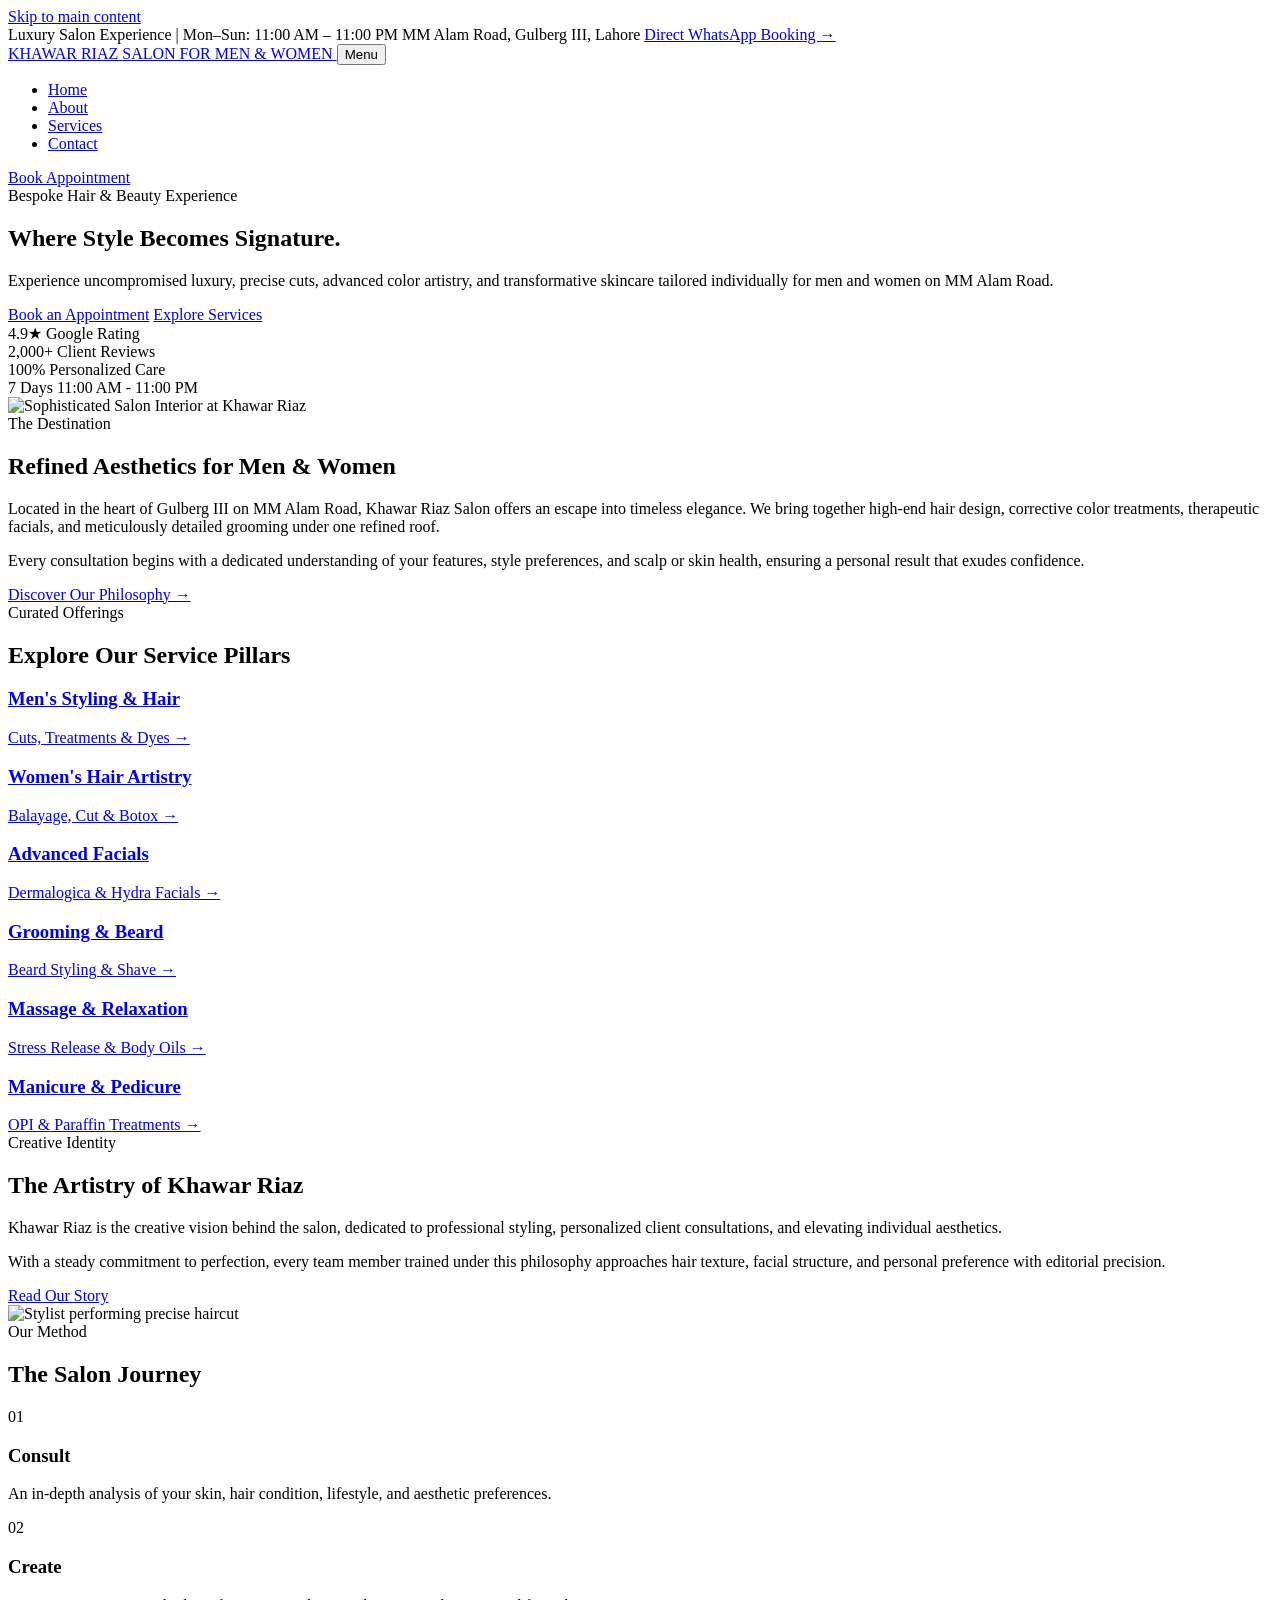
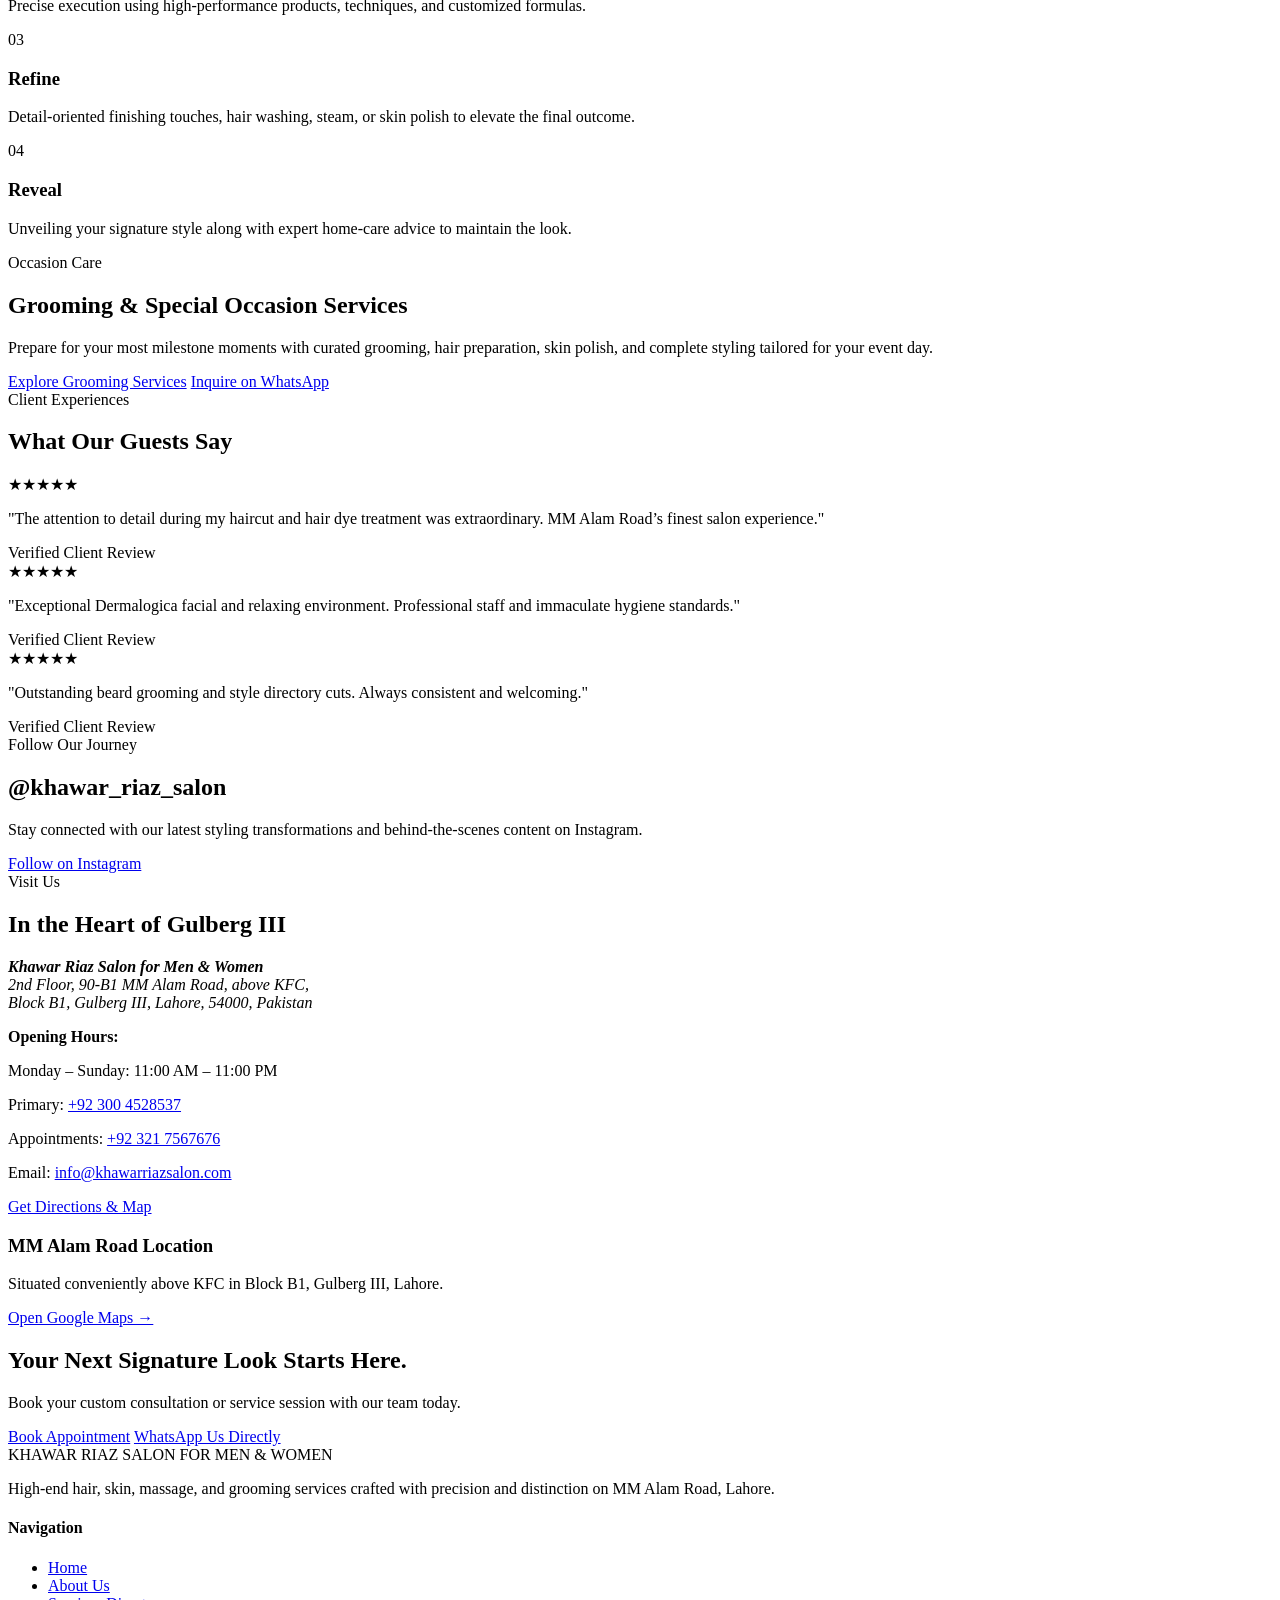
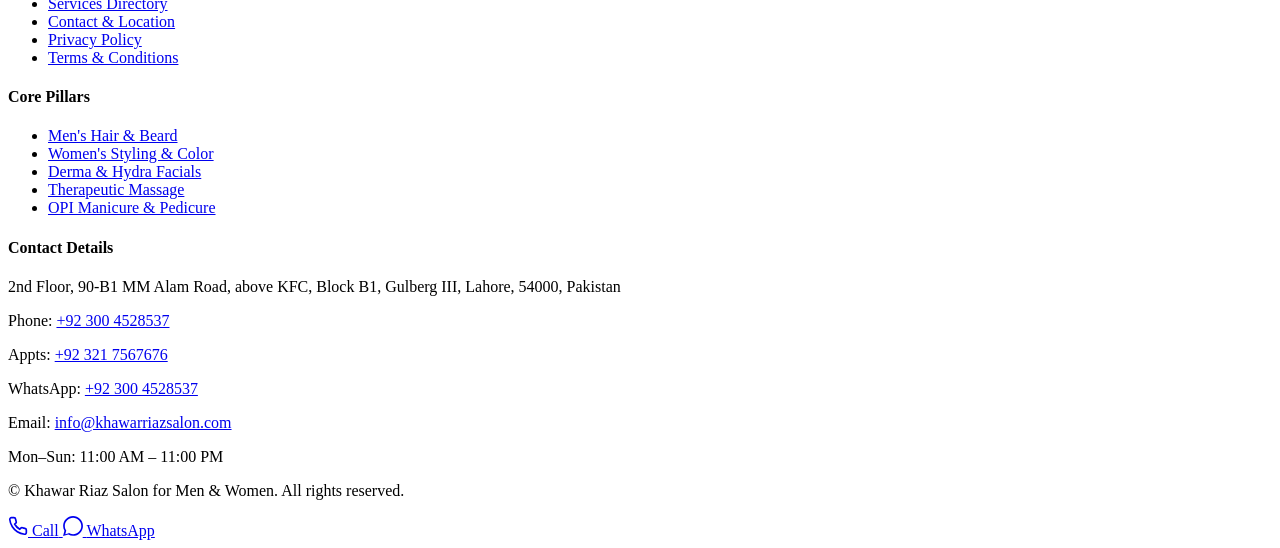
==== index.html @ 1c79921a "Create index.html" ====
<!-- index.html -->
<!DOCTYPE html>
<html lang="en">
<head>
  <meta charset="UTF-8">
  <meta name="viewport" content="width=device-width, initial-scale=1.0">
  <title>Khawar Riaz Salon | Luxury Salon for Men & Women in Lahore</title>
  <meta name="description" content="Khawar Riaz Salon offers world-class hair, beauty, facials, massage, waxing, and grooming services for men and women on MM Alam Road, Gulberg III, Lahore.">
  <meta name="robots" content="index, follow">
  <link rel="canonical" href="https://khawarriazsalon.com/index.html">
  
  <!-- Open Graph / Social -->
  <meta property="og:type" content="website">
  <meta property="og:title" content="Khawar Riaz Salon | Luxury Salon for Men & Women in Lahore">
  <meta property="og:description" content="Experience signature hair styling, advanced beauty treatments, and bespoke grooming on MM Alam Road, Lahore.">
  <meta property="og:url" content="https://khawarriazsalon.com/index.html">
  <meta property="og:image" content="https://images.unsplash.com/photo-1560066984-138dadb4c035?auto=format&fit=crop&w=1200&q=80">

  <!-- Fonts & Styles -->
  <link rel="preconnect" href="https://fonts.googleapis.com">
  <link rel="preconnect" href="https://fonts.gstatic.com" crossorigin>
  <link href="https://fonts.googleapis.com/css2?family=Cormorant+Garamond:wght@400;500;600;700&family=Manrope:wght@300;400;500;600;700&display=swap" rel="stylesheet">
  <link rel="stylesheet" href="style.css">

  <!-- Structured Data (JSON-LD) -->
  <script type="application/ld+json">
  {
    "@context": "https://schema.org",
    "@type": "BeautySalon",
    "name": "Khawar Riaz Salon for Men & Women",
    "image": "https://images.unsplash.com/photo-1560066984-138dadb4c035?auto=format&fit=crop&w=1200&q=80",
    "url": "https://khawarriazsalon.com/",
    "telephone": "+923004528537",
    "email": "info@khawarriazsalon.com",
    "address": {
      "@type": "PostalAddress",
      "streetAddress": "2nd Floor, 90-B1 MM Alam Road, above KFC, Block B1, Gulberg III",
      "addressLocality": "Lahore",
      "postalCode": "54000",
      "addressCountry": "PK"
    },
    "openingHoursSpecification": {
      "@type": "OpeningHoursSpecification",
      "dayOfWeek": ["Monday", "Tuesday", "Wednesday", "Thursday", "Friday", "Saturday", "Sunday"],
      "opens": "11:00",
      "closes": "23:00"
    },
    "priceRange": "Rs. 500 - Rs. 40,000",
    "aggregateRating": {
      "@type": "AggregateRating",
      "ratingValue": "4.9",
      "reviewCount": "2000"
    }
  }
  </script>
</head>
<body>
  <a href="#main-content" class="skip-link">Skip to main content</a>

  <!-- Announcement Bar -->
  <div class="announcement-bar">
    <div class="container announcement-content">
      <span>Luxury Salon Experience | Mon–Sun: 11:00 AM – 11:00 PM</span>
      <span>MM Alam Road, Gulberg III, Lahore</span>
      <a href="https://wa.me/923004528537" target="_blank" rel="noopener noreferrer" class="announcement-link">Direct WhatsApp Booking &rarr;</a>
    </div>
  </div>

  <!-- Header / Navigation -->
  <header class="site-header" id="site-header">
    <div class="container header-container">
      <a href="index.html" class="brand-logo" aria-label="Khawar Riaz Salon Home">
        <span class="logo-title">KHAWAR RIAZ</span>
        <span class="logo-sub">SALON FOR MEN & WOMEN</span>
      </a>

      <button class="menu-toggle" id="menu-toggle" aria-expanded="false" aria-controls="primary-navigation" aria-label="Toggle navigation menu">
        <span class="hamburger-box">
          <span class="hamburger-inner"></span>
        </span>
        <span class="menu-label">Menu</span>
      </button>

      <nav class="primary-nav" id="primary-navigation" aria-label="Main Navigation">
        <ul class="nav-list">
          <li class="nav-item"><a href="index.html" class="nav-link active">Home</a></li>
          <li class="nav-item"><a href="about.html" class="nav-link">About</a></li>
          <li class="nav-item"><a href="services.html" class="nav-link">Services</a></li>
          <li class="nav-item"><a href="contact.html" class="nav-link">Contact</a></li>
        </ul>
        <div class="nav-cta-wrapper">
          <a href="contact.html" class="btn btn-primary nav-cta">Book Appointment</a>
        </div>
      </nav>
    </div>
  </header>

  <main id="main-content">
    <!-- Hero Section -->
    <section class="hero-section" aria-label="Hero Section">
      <div class="hero-bg-overlay"></div>
      <div class="container hero-container">
        <div class="hero-content">
          <span class="badge hero-badge">Bespoke Hair & Beauty Experience</span>
          <h1 class="hero-title">Where Style Becomes Signature.</h1>
          <p class="hero-description">
            Experience uncompromised luxury, precise cuts, advanced color artistry, and transformative skincare tailored individually for men and women on MM Alam Road.
          </p>
          <div class="hero-actions">
            <a href="contact.html" class="btn btn-accent">Book an Appointment</a>
            <a href="services.html" class="btn btn-outline">Explore Services</a>
          </div>
        </div>
      </div>
    </section>

    <!-- Trust & Statistics -->
    <section class="trust-section" aria-label="Salon Rating & Highlights">
      <div class="container">
        <div class="trust-grid">
          <div class="trust-item">
            <span class="trust-number" data-count="4.9">4.9★</span>
            <span class="trust-label">Google Rating</span>
          </div>
          <div class="trust-item">
            <span class="trust-number" data-count="2000">2,000+</span>
            <span class="trust-label">Client Reviews</span>
          </div>
          <div class="trust-item">
            <span class="trust-number">100%</span>
            <span class="trust-label">Personalized Care</span>
          </div>
          <div class="trust-item">
            <span class="trust-number">7 Days</span>
            <span class="trust-label">11:00 AM - 11:00 PM</span>
          </div>
        </div>
      </div>
    </section>

    <!-- Brand Introduction -->
    <section class="intro-section" aria-label="About Khawar Riaz Salon Overview">
      <div class="container intro-grid">
        <div class="intro-image-wrapper">
          <img src="https://images.unsplash.com/photo-1522337360788-8b13dee7a37e?auto=format&fit=crop&w=800&q=80" alt="Sophisticated Salon Interior at Khawar Riaz" class="intro-img" loading="lazy" width="800" height="600">
        </div>
        <div class="intro-text-wrapper">
          <span class="section-subtitle">The Destination</span>
          <h2 class="section-title">Refined Aesthetics for Men & Women</h2>
          <p class="paragraph">
            Located in the heart of Gulberg III on MM Alam Road, Khawar Riaz Salon offers an escape into timeless elegance. We bring together high-end hair design, corrective color treatments, therapeutic facials, and meticulously detailed grooming under one refined roof.
          </p>
          <p class="paragraph">
            Every consultation begins with a dedicated understanding of your features, style preferences, and scalp or skin health, ensuring a personal result that exudes confidence.
          </p>
          <a href="about.html" class="btn-text">Discover Our Philosophy &rarr;</a>
        </div>
      </div>
    </section>

    <!-- Service Categories -->
    <section class="categories-section" aria-label="Service Categories">
      <div class="container">
        <div class="section-header text-center">
          <span class="section-subtitle">Curated Offerings</span>
          <h2 class="section-title">Explore Our Service Pillars</h2>
        </div>
        <div class="categories-grid">
          <a href="services.html?cat=men" class="category-card">
            <div class="category-bg" style="background-image: url('https://images.unsplash.com/photo-1622286342621-4bd786c2447c?auto=format&fit=crop&w=600&q=80');"></div>
            <div class="category-overlay"></div>
            <div class="category-content">
              <h3>Men's Styling & Hair</h3>
              <span>Cuts, Treatments & Dyes &rarr;</span>
            </div>
          </a>
          <a href="services.html?cat=women" class="category-card">
            <div class="category-bg" style="background-image: url('https://images.unsplash.com/photo-1562322140-8baeececf3df?auto=format&fit=crop&w=600&q=80');"></div>
            <div class="category-overlay"></div>
            <div class="category-content">
              <h3>Women's Hair Artistry</h3>
              <span>Balayage, Cut & Botox &rarr;</span>
            </div>
          </a>
          <a href="services.html?cat=facial" class="category-card">
            <div class="category-bg" style="background-image: url('https://images.unsplash.com/photo-1570172619644-dfd03ed5d881?auto=format&fit=crop&w=600&q=80');"></div>
            <div class="category-overlay"></div>
            <div class="category-content">
              <h3>Advanced Facials</h3>
              <span>Dermalogica & Hydra Facials &rarr;</span>
            </div>
          </a>
          <a href="services.html?cat=grooming" class="category-card">
            <div class="category-bg" style="background-image: url('https://images.unsplash.com/photo-1503951914875-452162b0f3f1?auto=format&fit=crop&w=600&q=80');"></div>
            <div class="category-overlay"></div>
            <div class="category-content">
              <h3>Grooming & Beard</h3>
              <span>Beard Styling & Shave &rarr;</span>
            </div>
          </a>
          <a href="services.html?cat=massage" class="category-card">
            <div class="category-bg" style="background-image: url('https://images.unsplash.com/photo-1544161515-4ab6ce6db874?auto=format&fit=crop&w=600&q=80');"></div>
            <div class="category-overlay"></div>
            <div class="category-content">
              <h3>Massage & Relaxation</h3>
              <span>Stress Release & Body Oils &rarr;</span>
            </div>
          </a>
          <a href="services.html?cat=mani-pedi" class="category-card">
            <div class="category-bg" style="background-image: url('https://images.unsplash.com/photo-1610992015732-2449b76344bc?auto=format&fit=crop&w=600&q=80');"></div>
            <div class="category-overlay"></div>
            <div class="category-content">
              <h3>Manicure & Pedicure</h3>
              <span>OPI & Paraffin Treatments &rarr;</span>
            </div>
          </a>
        </div>
      </div>
    </section>

    <!-- Khawar Riaz Feature -->
    <section class="creative-leader-section" aria-label="Creative Identity">
      <div class="container leader-grid">
        <div class="leader-text">
          <span class="section-subtitle">Creative Identity</span>
          <h2 class="section-title">The Artistry of Khawar Riaz</h2>
          <p class="paragraph">
            Khawar Riaz is the creative vision behind the salon, dedicated to professional styling, personalized client consultations, and elevating individual aesthetics.
          </p>
          <p class="paragraph">
            With a steady commitment to perfection, every team member trained under this philosophy approaches hair texture, facial structure, and personal preference with editorial precision.
          </p>
          <a href="about.html" class="btn btn-outline-dark">Read Our Story</a>
        </div>
        <div class="leader-image">
          <img src="https://images.unsplash.com/photo-1580618672591-eb180b1a973f?auto=format&fit=crop&w=800&q=80" alt="Stylist performing precise haircut" loading="lazy" width="800" height="600">
        </div>
      </div>
    </section>

    <!-- Editorial Experience / Process -->
    <section class="experience-section" aria-label="The Four-Step Salon Experience">
      <div class="container">
        <div class="section-header text-center">
          <span class="section-subtitle">Our Method</span>
          <h2 class="section-title">The Salon Journey</h2>
        </div>
        <div class="steps-grid">
          <div class="step-card">
            <span class="step-num">01</span>
            <h3>Consult</h3>
            <p>An in-depth analysis of your skin, hair condition, lifestyle, and aesthetic preferences.</p>
          </div>
          <div class="step-card">
            <span class="step-num">02</span>
            <h3>Create</h3>
            <p>Precise execution using high-performance products, techniques, and customized formulas.</p>
          </div>
          <div class="step-card">
            <span class="step-num">03</span>
            <h3>Refine</h3>
            <p>Detail-oriented finishing touches, hair washing, steam, or skin polish to elevate the final outcome.</p>
          </div>
          <div class="step-card">
            <span class="step-num">04</span>
            <h3>Reveal</h3>
            <p>Unveiling your signature style along with expert home-care advice to maintain the look.</p>
          </div>
        </div>
      </div>
    </section>

    <!-- Groom & Special Occasion -->
    <section class="special-occasion-section" aria-label="Groom and Special Occasions">
      <div class="container occasion-card">
        <div class="occasion-content">
          <span class="section-subtitle light">Occasion Care</span>
          <h2 class="section-title light">Grooming & Special Occasion Services</h2>
          <p class="paragraph light">
            Prepare for your most milestone moments with curated grooming, hair preparation, skin polish, and complete styling tailored for your event day.
          </p>
          <div class="occasion-actions">
            <a href="services.html?cat=grooming" class="btn btn-accent">Explore Grooming Services</a>
            <a href="https://wa.me/923004528537" target="_blank" rel="noopener noreferrer" class="btn btn-outline-light">Inquire on WhatsApp</a>
          </div>
        </div>
      </div>
    </section>

    <!-- Testimonials Preview -->
    <section class="testimonials-section" aria-label="Client Feedback">
      <div class="container">
        <div class="section-header text-center">
          <span class="section-subtitle">Client Experiences</span>
          <h2 class="section-title">What Our Guests Say</h2>
        </div>
        <div class="testimonials-grid">
          <div class="testimonial-card">
            <div class="stars">★★★★★</div>
            <p class="testimonial-text">"The attention to detail during my haircut and hair dye treatment was extraordinary. MM Alam Road’s finest salon experience."</p>
            <span class="testimonial-author">Verified Client Review</span>
          </div>
          <div class="testimonial-card">
            <div class="stars">★★★★★</div>
            <p class="testimonial-text">"Exceptional Dermalogica facial and relaxing environment. Professional staff and immaculate hygiene standards."</p>
            <span class="testimonial-author">Verified Client Review</span>
          </div>
          <div class="testimonial-card">
            <div class="stars">★★★★★</div>
            <p class="testimonial-text">"Outstanding beard grooming and style directory cuts. Always consistent and welcoming."</p>
            <span class="testimonial-author">Verified Client Review</span>
          </div>
        </div>
      </div>
    </section>

    <!-- Instagram Section -->
    <section class="instagram-section" aria-label="Instagram Gallery">
      <div class="container text-center">
        <span class="section-subtitle">Follow Our Journey</span>
        <h2 class="section-title">@khawar_riaz_salon</h2>
        <p class="paragraph">Stay connected with our latest styling transformations and behind-the-scenes content on Instagram.</p>
        <a href="https://instagram.com" target="_blank" rel="noopener noreferrer" class="btn btn-outline-dark">Follow on Instagram</a>
      </div>
    </section>

    <!-- Location & Contact Summary -->
    <section class="location-section" aria-label="Salon Location and Hours">
      <div class="container location-grid">
        <div class="location-info">
          <span class="section-subtitle">Visit Us</span>
          <h2 class="section-title">In the Heart of Gulberg III</h2>
          <address class="location-address">
            <strong>Khawar Riaz Salon for Men & Women</strong><br>
            2nd Floor, 90-B1 MM Alam Road, above KFC,<br>
            Block B1, Gulberg III, Lahore, 54000, Pakistan
          </address>
          <div class="location-hours">
            <p><strong>Opening Hours:</strong></p>
            <p>Monday – Sunday: 11:00 AM – 11:00 PM</p>
          </div>
          <div class="location-contacts">
            <p>Primary: <a href="tel:+923004528537">+92 300 4528537</a></p>
            <p>Appointments: <a href="tel:+923217567676">+92 321 7567676</a></p>
            <p>Email: <a href="mailto:info@khawarriazsalon.com">info@khawarriazsalon.com</a></p>
          </div>
          <div class="location-actions">
            <a href="contact.html" class="btn btn-primary">Get Directions & Map</a>
          </div>
        </div>
        <div class="location-map-placeholder">
          <div class="map-card">
            <h3>MM Alam Road Location</h3>
            <p>Situated conveniently above KFC in Block B1, Gulberg III, Lahore.</p>
            <a href="https://maps.google.com/?q=MM+Alam+Road+Gulberg+Lahore" target="_blank" rel="noopener noreferrer" class="btn btn-outline">Open Google Maps &rarr;</a>
          </div>
        </div>
      </div>
    </section>

    <!-- Final CTA -->
    <section class="final-cta-section text-center" aria-label="Final Call to Action">
      <div class="container">
        <h2 class="cta-title">Your Next Signature Look Starts Here.</h2>
        <p class="cta-desc">Book your custom consultation or service session with our team today.</p>
        <div class="cta-buttons">
          <a href="contact.html" class="btn btn-accent">Book Appointment</a>
          <a href="https://wa.me/923004528537" target="_blank" rel="noopener noreferrer" class="btn btn-whatsapp">WhatsApp Us Directly</a>
        </div>
      </div>
    </section>
  </main>

  <!-- Footer -->
  <footer class="site-footer">
    <div class="container footer-grid">
      <div class="footer-brand">
        <span class="footer-logo-title">KHAWAR RIAZ</span>
        <span class="footer-logo-sub">SALON FOR MEN & WOMEN</span>
        <p class="footer-desc">
          High-end hair, skin, massage, and grooming services crafted with precision and distinction on MM Alam Road, Lahore.
        </p>
      </div>

      <div class="footer-links">
        <h4 class="footer-heading">Navigation</h4>
        <ul>
          <li><a href="index.html">Home</a></li>
          <li><a href="about.html">About Us</a></li>
          <li><a href="services.html">Services Directory</a></li>
          <li><a href="contact.html">Contact & Location</a></li>
          <li><a href="privacy-policy.html">Privacy Policy</a></li>
          <li><a href="terms.html">Terms & Conditions</a></li>
        </ul>
      </div>

      <div class="footer-services">
        <h4 class="footer-heading">Core Pillars</h4>
        <ul>
          <li><a href="services.html?cat=men">Men's Hair & Beard</a></li>
          <li><a href="services.html?cat=women">Women's Styling & Color</a></li>
          <li><a href="services.html?cat=facial">Derma & Hydra Facials</a></li>
          <li><a href="services.html?cat=massage">Therapeutic Massage</a></li>
          <li><a href="services.html?cat=mani-pedi">OPI Manicure & Pedicure</a></li>
        </ul>
      </div>

      <div class="footer-contact">
        <h4 class="footer-heading">Contact Details</h4>
        <p>2nd Floor, 90-B1 MM Alam Road, above KFC, Block B1, Gulberg III, Lahore, 54000, Pakistan</p>
        <p>Phone: <a href="tel:+923004528537">+92 300 4528537</a></p>
        <p>Appts: <a href="tel:+923217567676">+92 321 7567676</a></p>
        <p>WhatsApp: <a href="https://wa.me/923004528537" target="_blank" rel="noopener noreferrer">+92 300 4528537</a></p>
        <p>Email: <a href="mailto:info@khawarriazsalon.com">info@khawarriazsalon.com</a></p>
        <p>Mon–Sun: 11:00 AM – 11:00 PM</p>
      </div>
    </div>
    <div class="footer-bottom text-center">
      <div class="container">
        <p>&copy; <span id="current-year"></span> Khawar Riaz Salon for Men & Women. All rights reserved.</p>
      </div>
    </div>
  </footer>

  <!-- Floating Mobile Quick Actions -->
  <div class="floating-actions" aria-label="Quick Actions">
    <a href="tel:+923004528537" class="float-btn float-call" aria-label="Call Khawar Riaz Salon">
      <svg width="20" height="20" viewBox="0 0 24 24" fill="none" stroke="currentColor" stroke-width="2"><path d="M22 16.92v3a2 2 0 0 1-2.18 2 19.79 19.79 0 0 1-8.63-3.07 19.5 19.5 0 0 1-6-6 19.79 19.79 0 0 1-3.07-8.67A2 2 0 0 1 4.11 2h3a2 2 0 0 1 2 1.72 12.84 12.84 0 0 0 .7 2.81 2 2 0 0 1-.45 2.11L8.09 9.91a16 16 0 0 0 6 6l1.27-1.27a2 2 0 0 1 2.11-.45 12.84 12.84 0 0 0 2.81.7A2 2 0 0 1 22 16.92z"></path></svg>
      <span>Call</span>
    </a>
    <a href="https://wa.me/923004528537" target="_blank" rel="noopener noreferrer" class="float-btn float-whatsapp" aria-label="WhatsApp Khawar Riaz Salon">
      <svg width="20" height="20" viewBox="0 0 24 24" fill="currentColor"><path d="M.057 24l1.687-6.163c-1.041-1.804-1.588-3.849-1.587-5.946.003-6.556 5.338-11.891 11.893-11.891 3.181.001 6.167 1.24 8.413 3.488 2.245 2.248 3.481 5.236 3.48 8.414-.003 6.557-5.338 11.892-11.893 11.892-1.99-.001-3.951-.5-5.688-1.448l-6.305 1.654zm6.597-3.807c1.676.995 3.276 1.591 5.392 1.592 5.448 0 9.886-4.434 9.889-9.885.002-5.462-4.415-9.89-9.881-9.892-5.452 0-9.887 4.434-9.889 9.884-.001 2.225.651 3.891 1.746 5.634l-1.157 4.228 4.228-1.157z"/></svg>
      <span>WhatsApp</span>
    </a>
  </div>

  <script src="main.js" defer></script>
  <script src="animations.js" defer></script>
</body>
</html>
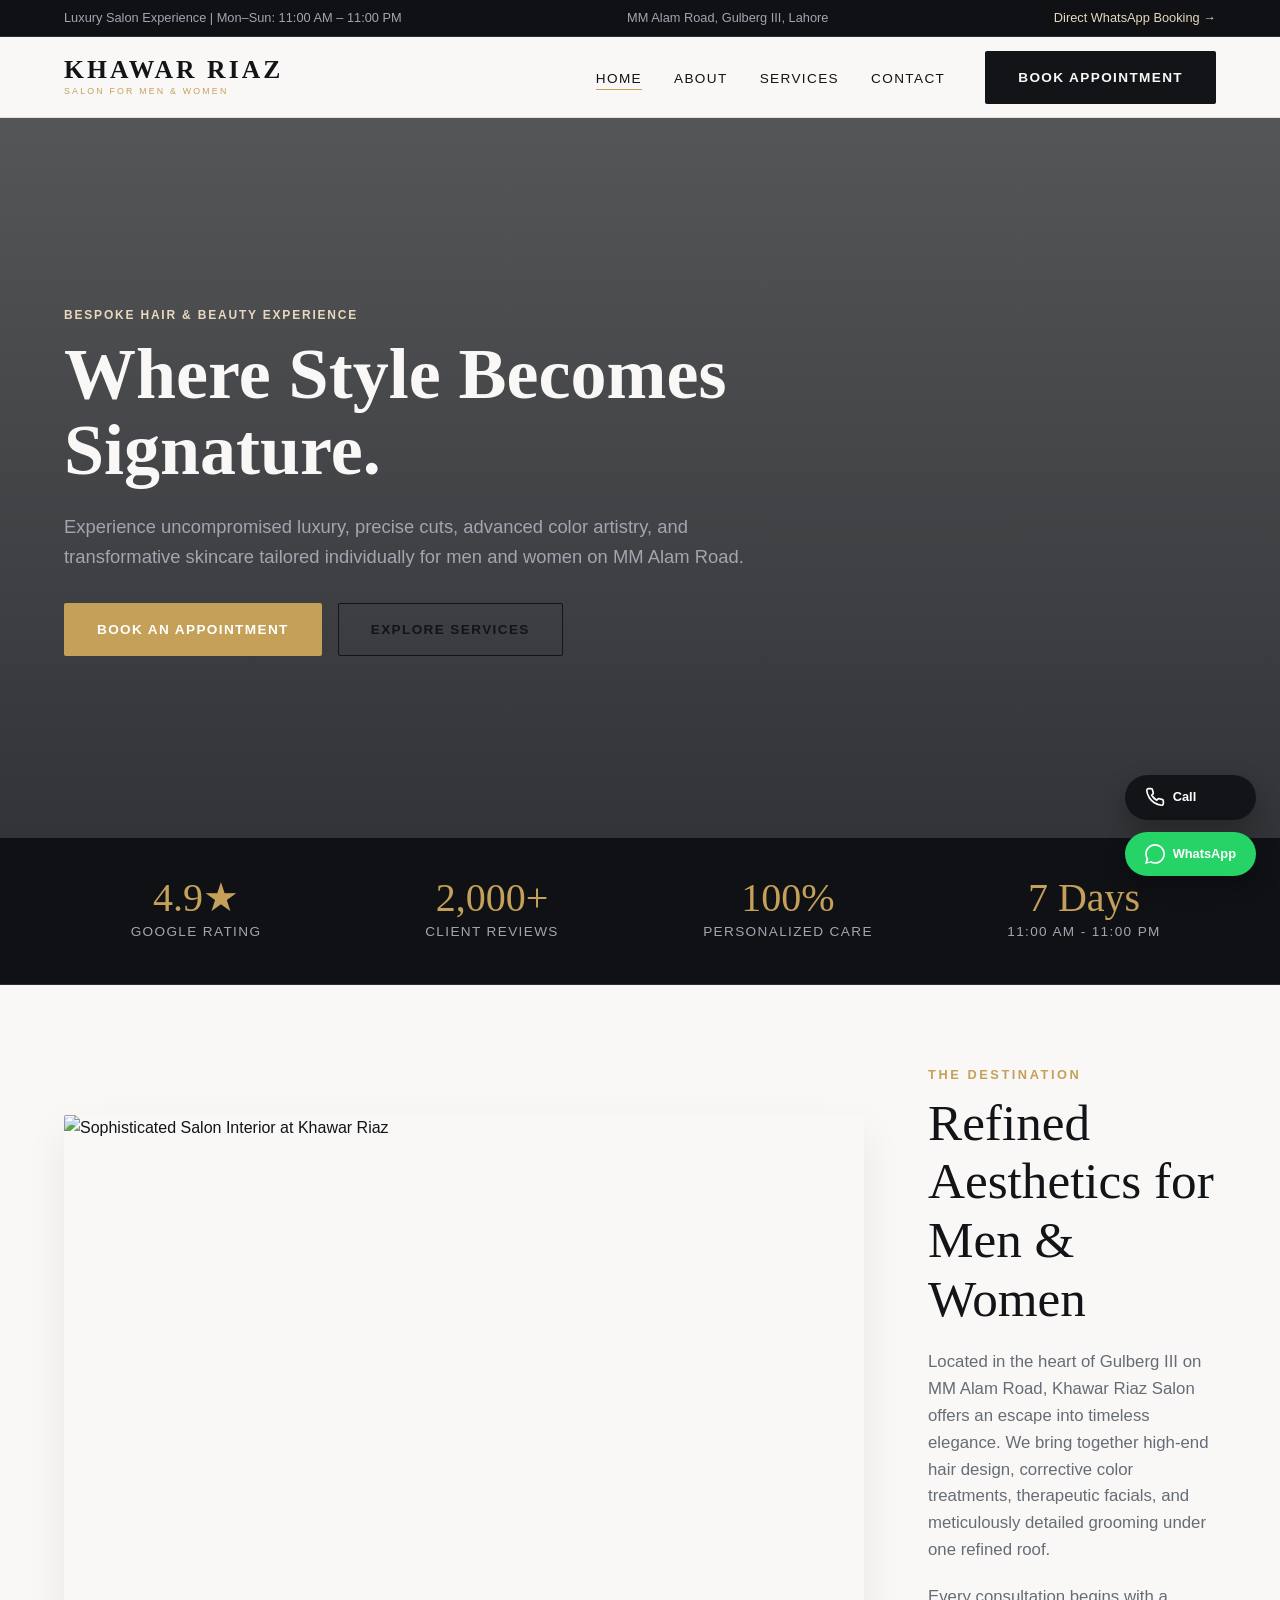
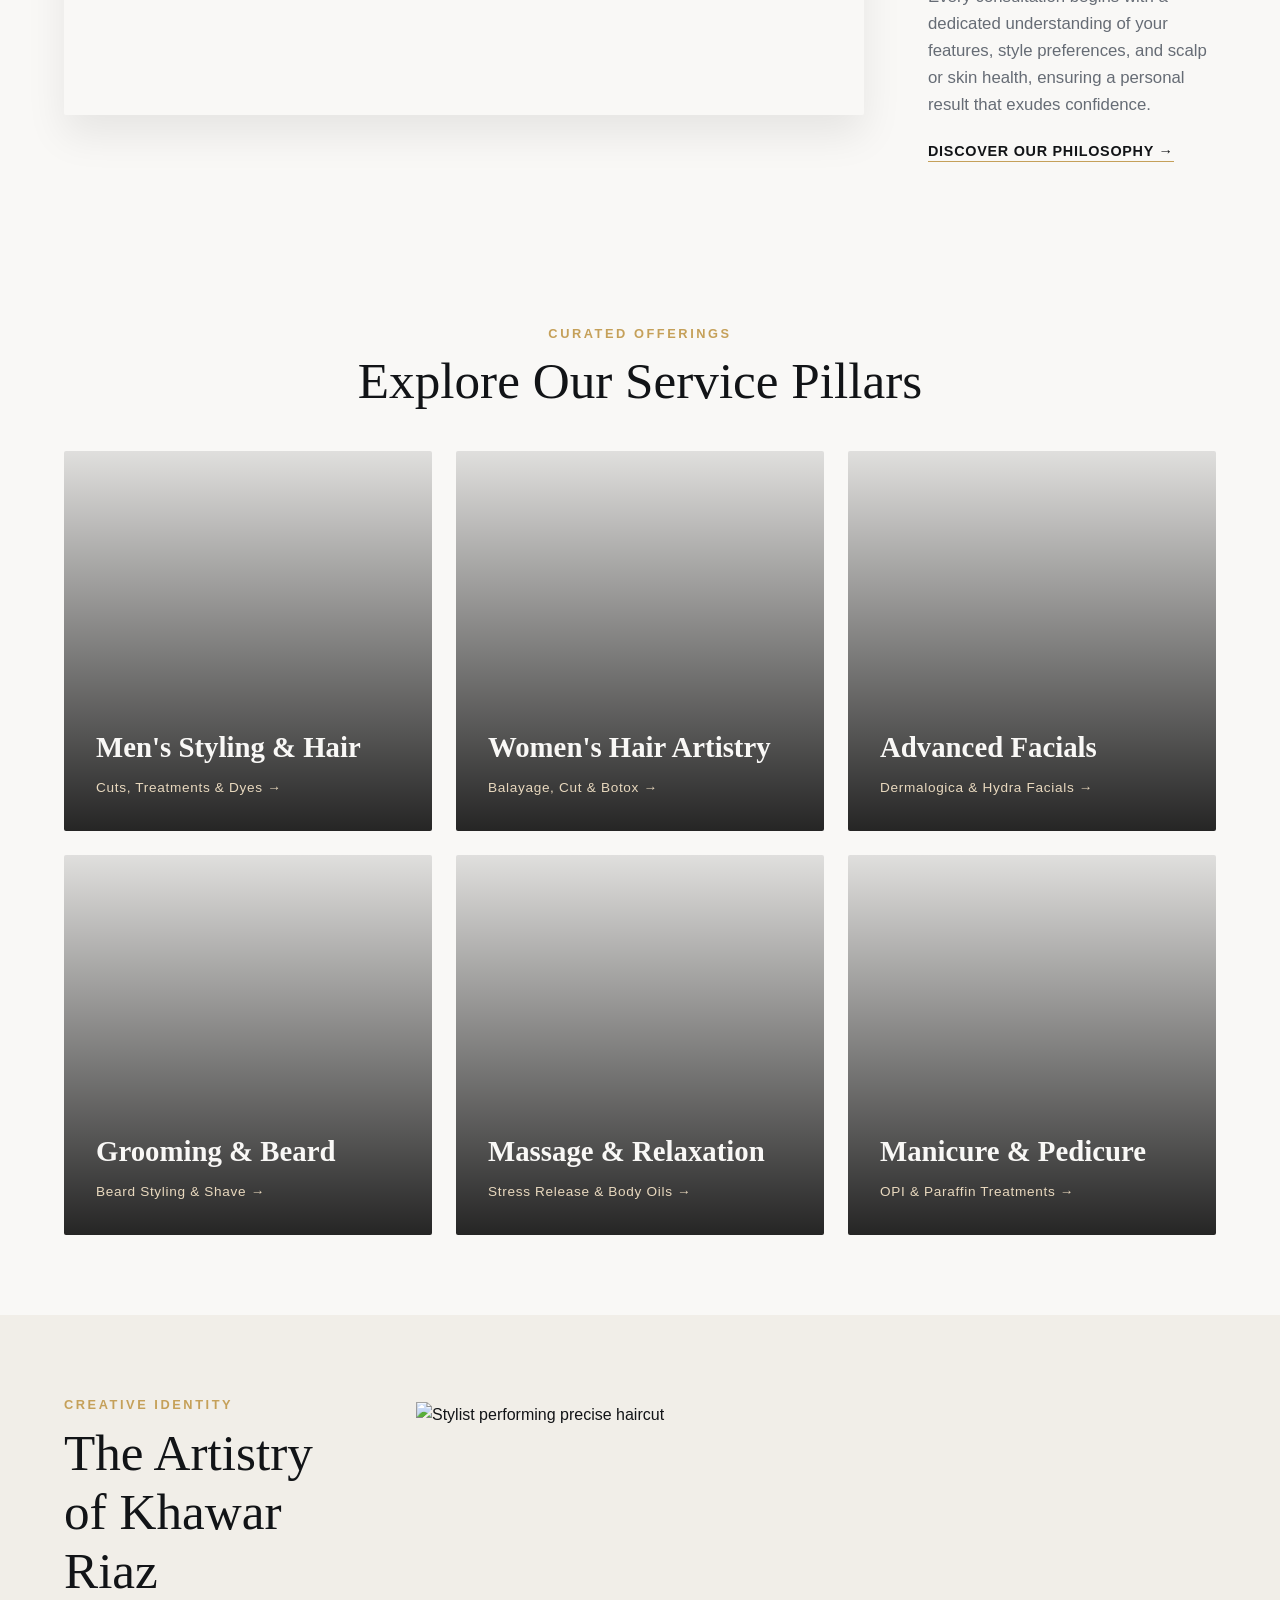
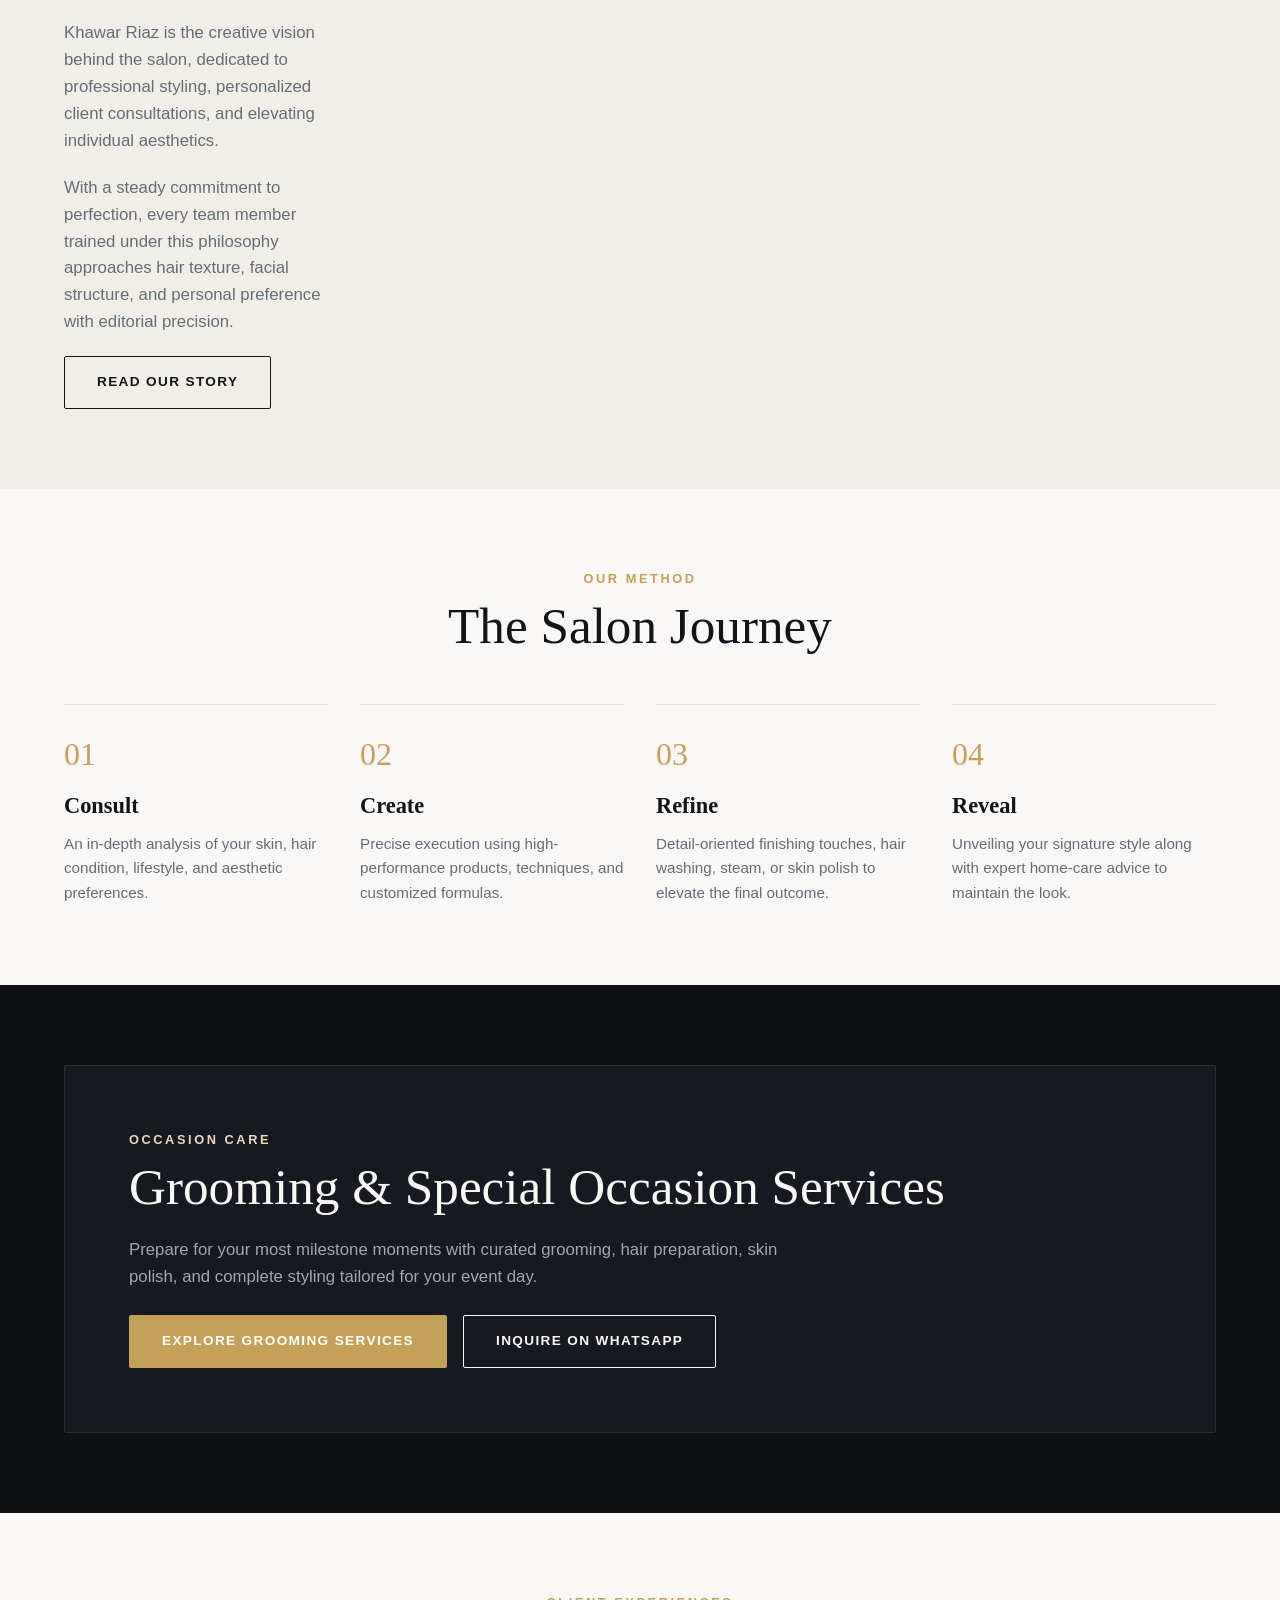
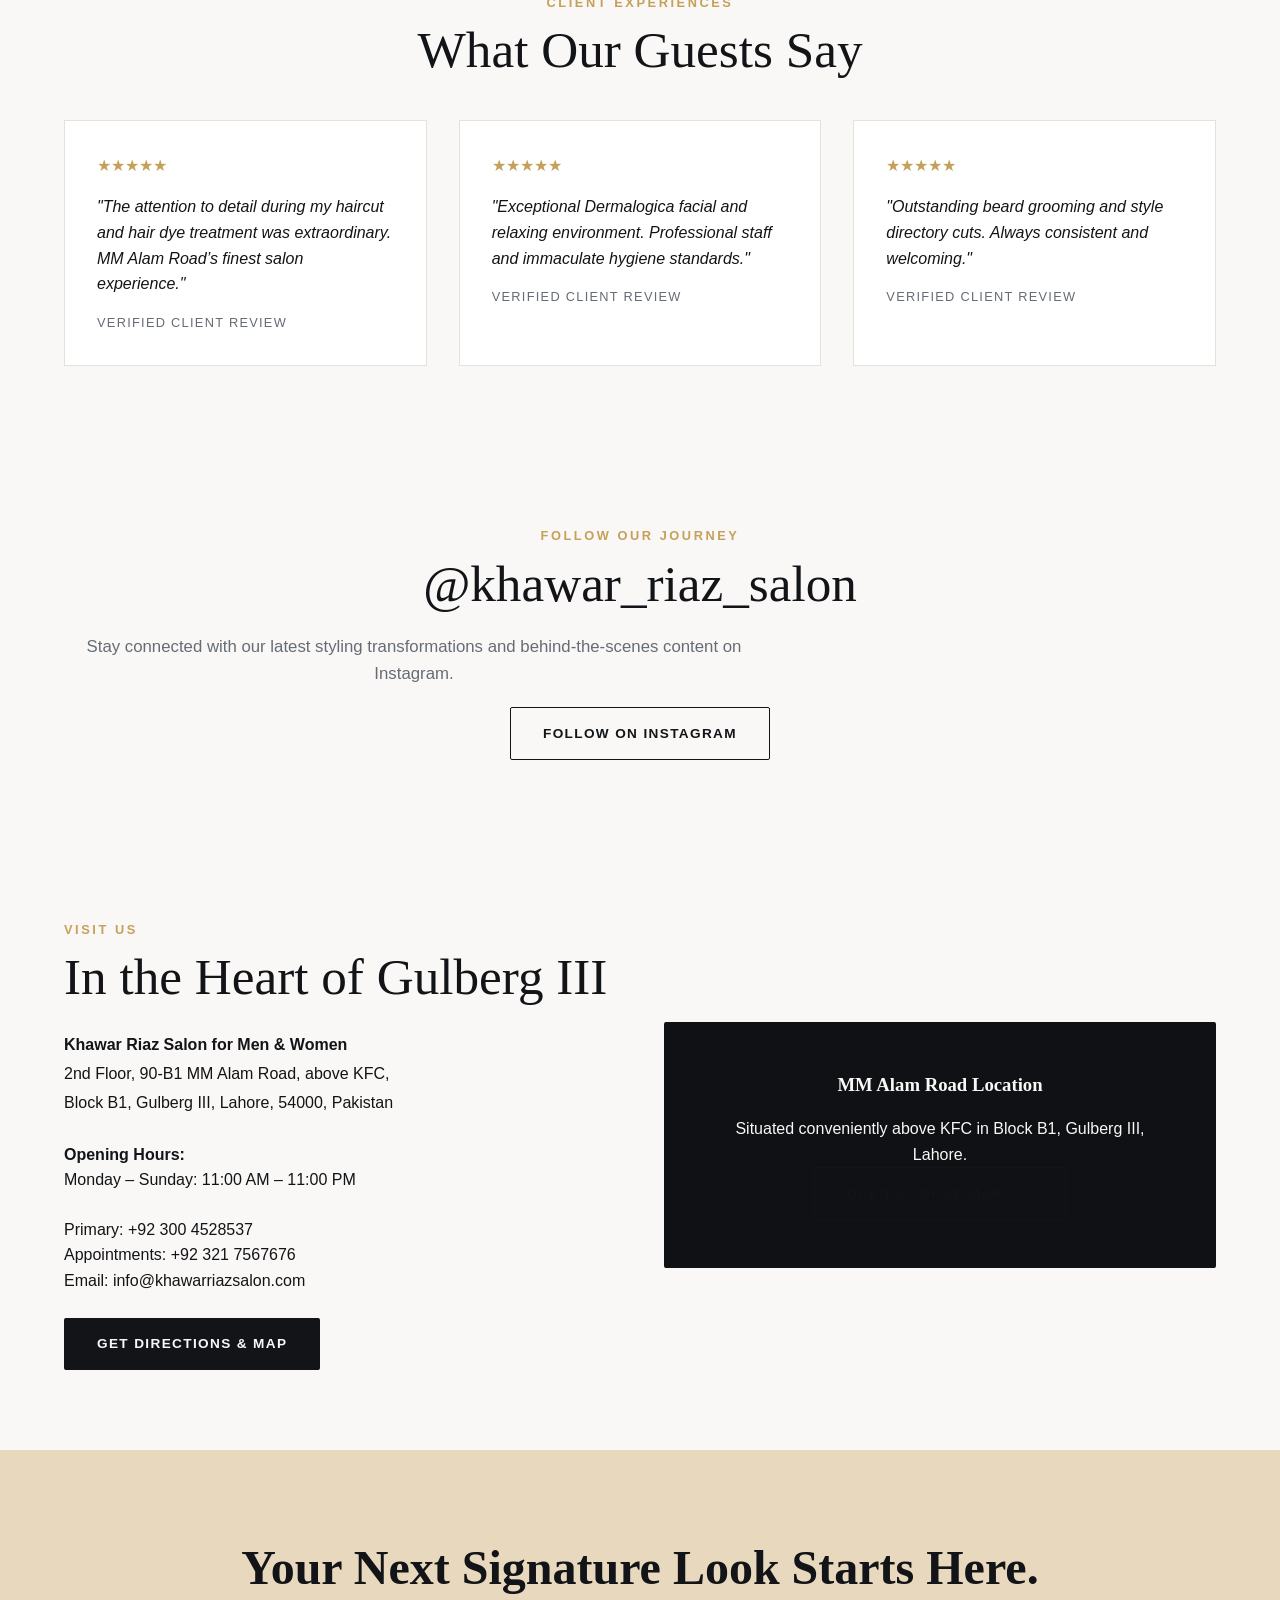
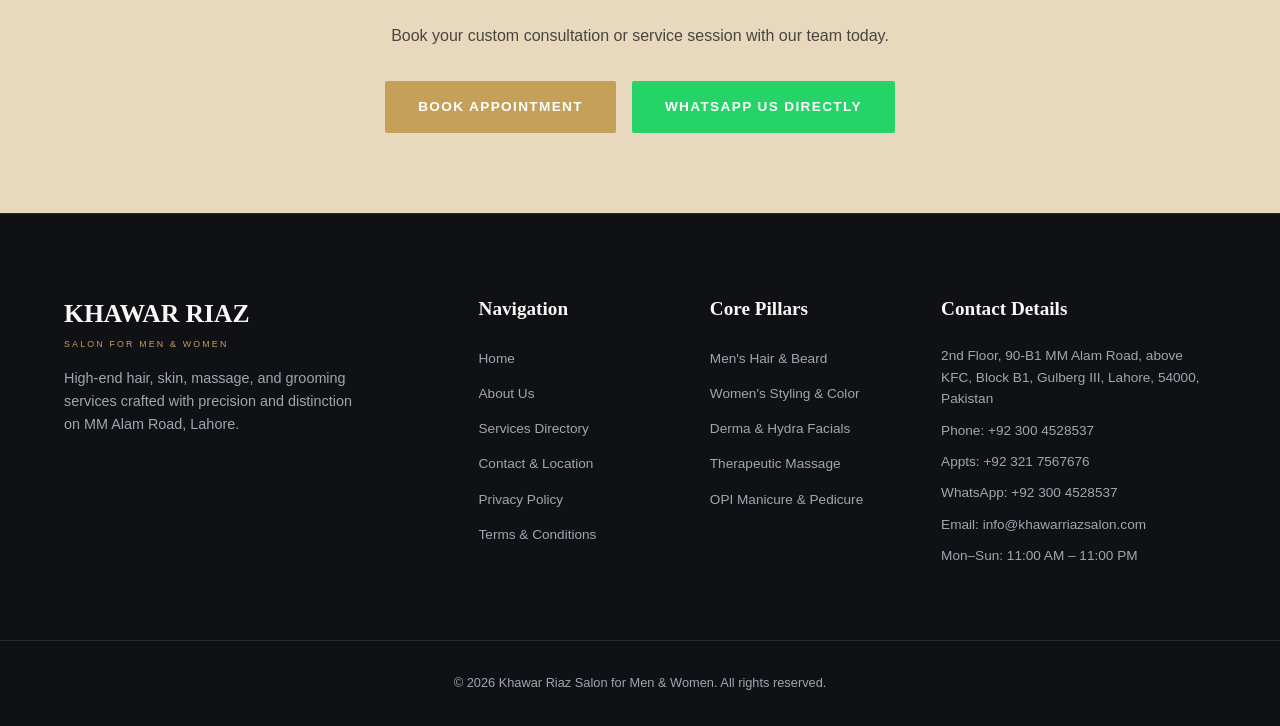
==== commit e5c48974: "Update index.html" ====
--- a/index.html
+++ b/index.html
@@ -436,5 +436,6 @@
 
   <script src="main.js" defer></script>
   <script src="animations.js" defer></script>
+  <script src="https://cdn.zanderio.ai/widget/loader.js" data-id="wdg_JgLfTtlkDxTRztjbZbSu1gEv" defer></script>
 </body>
 </html>
--- a/style.css
+++ b/style.css
@@ -0,0 +1,979 @@
+/* style.css */
+/* Modern Editorial Luxury CSS Variables */
+:root {
+  --bg-dark: #0f1115;
+  --bg-card: #161920;
+  --bg-light: #f9f8f6;
+  --text-primary: #121417;
+  --text-muted: #666c75;
+  --text-light: #f9f8f6;
+  --text-light-muted: #a0a6b0;
+  
+  --accent-gold: #c5a059;
+  --accent-gold-hover: #b08c46;
+  --accent-champagne: #e8d8be;
+  --border-color: #e5e2dc;
+  --border-dark: #282c35;
+
+  --font-heading: 'Cormorant Garamond', Georgia, serif;
+  --font-body: 'Manrope', -apple-system, BlinkMacSystemFont, "Segoe UI", Roboto, sans-serif;
+
+  --transition-fast: 0.2s ease;
+  --transition-smooth: 0.35s cubic-bezier(0.16, 1, 0.3, 1);
+  --max-width: 1240px;
+}
+
+/* Reset & Prevent Horizontal Scroll Overflow */
+*, *::before, *::after {
+  box-sizing: border-box;
+  margin: 0;
+  padding: 0;
+}
+
+html {
+  font-size: 16px;
+  scroll-behavior: smooth;
+  max-width: 100%;
+  overflow-x: hidden;
+}
+
+body {
+  font-family: var(--font-body);
+  background-color: var(--bg-light);
+  color: var(--text-primary);
+  line-height: 1.6;
+  max-width: 100%;
+  overflow-x: hidden;
+  -webkit-font-smoothing: antialiased;
+}
+
+/* Body scroll lock during mobile menu active state */
+body.nav-open {
+  overflow: hidden;
+}
+
+a {
+  color: inherit;
+  text-decoration: none;
+  transition: color var(--transition-fast);
+}
+
+img {
+  max-width: 100%;
+  height: auto;
+  display: block;
+}
+
+/* Accessibility Skip Link */
+.skip-link {
+  position: absolute;
+  top: -100px;
+  left: 1rem;
+  background: var(--accent-gold);
+  color: #fff;
+  padding: 0.75rem 1.25rem;
+  z-index: 10000;
+  font-weight: 600;
+  transition: top var(--transition-fast);
+}
+.skip-link:focus {
+  top: 1rem;
+}
+
+/* Typography & Layout Utility */
+.container {
+  width: 90%;
+  max-width: var(--max-width);
+  margin: 0 auto;
+}
+
+.text-center { text-align: center; }
+.badge {
+  display: inline-block;
+  font-size: 0.75rem;
+  text-transform: uppercase;
+  letter-spacing: 0.15em;
+  font-weight: 600;
+  color: var(--accent-gold);
+  margin-bottom: 0.75rem;
+}
+
+.section-subtitle {
+  display: block;
+  font-size: 0.8rem;
+  text-transform: uppercase;
+  letter-spacing: 0.2em;
+  color: var(--accent-gold);
+  font-weight: 600;
+  margin-bottom: 0.5rem;
+}
+.section-subtitle.light { color: var(--accent-champagne); }
+
+.section-title {
+  font-family: var(--font-heading);
+  font-size: clamp(2rem, 4vw, 3.2rem);
+  font-weight: 500;
+  line-height: 1.15;
+  color: var(--text-primary);
+  margin-bottom: 1.25rem;
+}
+.section-title.light { color: var(--text-light); }
+
+.paragraph {
+  color: var(--text-muted);
+  font-size: 1.05rem;
+  margin-bottom: 1.25rem;
+  max-width: 700px;
+}
+.paragraph.light { color: var(--text-light-muted); }
+.paragraph.max-600 { margin-left: auto; margin-right: auto; }
+
+/* Buttons & CTAs */
+.btn {
+  display: inline-flex;
+  align-items: center;
+  justify-content: center;
+  padding: 0.9rem 2rem;
+  font-size: 0.85rem;
+  font-weight: 600;
+  text-transform: uppercase;
+  letter-spacing: 0.1em;
+  border-radius: 2px;
+  cursor: pointer;
+  transition: all var(--transition-smooth);
+  border: 1px solid transparent;
+}
+
+.btn-primary {
+  background-color: var(--text-primary);
+  color: var(--text-light);
+}
+.btn-primary:hover {
+  background-color: var(--accent-gold);
+}
+
+.btn-accent {
+  background-color: var(--accent-gold);
+  color: #ffffff;
+}
+.btn-accent:hover {
+  background-color: var(--accent-gold-hover);
+}
+
+.btn-outline {
+  border-color: var(--text-primary);
+  color: var(--text-primary);
+  background: transparent;
+}
+.btn-outline:hover {
+  background-color: var(--text-primary);
+  color: var(--text-light);
+}
+
+.btn-outline-dark {
+  border-color: var(--text-primary);
+  color: var(--text-primary);
+}
+.btn-outline-dark:hover {
+  background-color: var(--text-primary);
+  color: var(--text-light);
+}
+
+.btn-outline-light {
+  border-color: var(--text-light);
+  color: var(--text-light);
+}
+.btn-outline-light:hover {
+  background-color: var(--text-light);
+  color: var(--text-primary);
+}
+
+.btn-whatsapp {
+  background-color: #25d366;
+  color: #fff;
+}
+.btn-whatsapp:hover {
+  background-color: #1ebc57;
+}
+
+.btn-full { width: 100%; }
+
+.btn-text {
+  font-weight: 600;
+  color: var(--text-primary);
+  text-transform: uppercase;
+  letter-spacing: 0.05em;
+  font-size: 0.9rem;
+  border-bottom: 1px solid var(--accent-gold);
+  padding-bottom: 2px;
+}
+
+/* Announcement Bar */
+.announcement-bar {
+  background-color: var(--bg-dark);
+  color: var(--text-light-muted);
+  font-size: 0.8rem;
+  padding: 0.5rem 0;
+  border-bottom: 1px solid var(--border-dark);
+}
+.announcement-content {
+  display: flex;
+  justify-content: space-between;
+  align-items: center;
+  flex-wrap: wrap;
+  gap: 0.5rem;
+}
+.announcement-link {
+  color: var(--accent-champagne);
+  font-weight: 500;
+}
+
+/* Header & Navigation */
+.site-header {
+  position: sticky;
+  top: 0;
+  background-color: rgba(249, 248, 246, 0.95);
+  backdrop-filter: blur(10px);
+  z-index: 1000;
+  border-bottom: 1px solid var(--border-color);
+  transition: background-color var(--transition-fast);
+}
+
+.header-container {
+  display: flex;
+  align-items: center;
+  justify-content: space-between;
+  height: 80px;
+}
+
+.brand-logo {
+  display: flex;
+  flex-direction: column;
+}
+.logo-title {
+  font-family: var(--font-heading);
+  font-size: 1.6rem;
+  font-weight: 700;
+  letter-spacing: 0.12em;
+  line-height: 1;
+  color: var(--text-primary);
+}
+.logo-sub {
+  font-size: 0.55rem;
+  letter-spacing: 0.25em;
+  text-transform: uppercase;
+  color: var(--accent-gold);
+  margin-top: 2px;
+}
+
+.primary-nav {
+  display: flex;
+  align-items: center;
+  gap: 2.5rem;
+}
+.nav-list {
+  display: flex;
+  list-style: none;
+  gap: 2rem;
+}
+.nav-link {
+  font-size: 0.85rem;
+  text-transform: uppercase;
+  letter-spacing: 0.1em;
+  font-weight: 500;
+  color: var(--text-primary);
+  position: relative;
+  padding: 0.25rem 0;
+}
+.nav-link::after {
+  content: '';
+  position: absolute;
+  bottom: 0;
+  left: 0;
+  width: 0%;
+  height: 1px;
+  background-color: var(--accent-gold);
+  transition: width var(--transition-fast);
+}
+.nav-link:hover::after,
+.nav-link.active::after {
+  width: 100%;
+}
+
+/* Mobile Hamburger Toggle (Requires explicit click/tap) */
+.menu-toggle {
+  display: none;
+  background: none;
+  border: none;
+  cursor: pointer;
+  padding: 0.5rem;
+  align-items: center;
+  gap: 0.5rem;
+  z-index: 1001;
+}
+.hamburger-box {
+  width: 24px;
+  height: 18px;
+  display: inline-block;
+  position: relative;
+}
+.hamburger-inner, .hamburger-inner::before, .hamburger-inner::after {
+  width: 24px;
+  height: 2px;
+  background-color: var(--text-primary);
+  position: absolute;
+  transition: transform var(--transition-fast), background-color var(--transition-fast);
+}
+.hamburger-inner { top: 8px; }
+.hamburger-inner::before { content: ''; top: -7px; }
+.hamburger-inner::after { content: ''; top: 7px; }
+
+.menu-label {
+  font-size: 0.75rem;
+  text-transform: uppercase;
+  letter-spacing: 0.1em;
+  font-weight: 600;
+}
+
+/* Hero Section */
+.hero-section {
+  position: relative;
+  background: url('https://images.unsplash.com/photo-1560066984-138dadb4c035?auto=format&fit=crop&w=1600&q=80') center/cover no-repeat;
+  min-height: 80vh;
+  display: flex;
+  align-items: center;
+  color: var(--text-light);
+}
+.hero-bg-overlay {
+  position: absolute;
+  inset: 0;
+  background: linear-gradient(180deg, rgba(15,17,21,0.7) 0%, rgba(15,17,21,0.85) 100%);
+}
+.hero-container {
+  position: relative;
+  z-index: 2;
+  padding: 4rem 0;
+}
+.hero-content {
+  max-width: 700px;
+}
+.hero-badge { color: var(--accent-champagne); }
+.hero-title {
+  font-family: var(--font-heading);
+  font-size: clamp(2.8rem, 6vw, 4.5rem);
+  line-height: 1.05;
+  margin-bottom: 1.5rem;
+}
+.hero-description {
+  font-size: 1.15rem;
+  color: var(--text-light-muted);
+  margin-bottom: 2rem;
+  line-height: 1.6;
+}
+.hero-actions {
+  display: flex;
+  gap: 1rem;
+  flex-wrap: wrap;
+}
+
+/* Trust & Stats */
+.trust-section {
+  background-color: var(--bg-dark);
+  color: var(--text-light);
+  padding: 2.5rem 0;
+  border-bottom: 1px solid var(--border-dark);
+}
+.trust-grid {
+  display: grid;
+  grid-template-columns: repeat(auto-fit, minmax(200px, 1fr));
+  gap: 2rem;
+  text-align: center;
+}
+.trust-number {
+  display: block;
+  font-family: var(--font-heading);
+  font-size: 2.5rem;
+  color: var(--accent-gold);
+  line-height: 1;
+}
+.trust-label {
+  font-size: 0.85rem;
+  text-transform: uppercase;
+  letter-spacing: 0.1em;
+  color: var(--text-light-muted);
+}
+
+/* Sections Padding */
+.intro-section,
+.categories-section,
+.creative-leader-section,
+.experience-section,
+.special-occasion-section,
+.testimonials-section,
+.instagram-section,
+.location-section,
+.about-content-section,
+.pillars-section,
+.products-notice-section,
+.filter-section,
+.services-list-section,
+.contact-main-section,
+.map-section,
+.legal-page {
+  padding: 5rem 0;
+}
+
+/* Intro */
+.intro-grid {
+  display: grid;
+  grid-template-columns: 1fr 1fr;
+  gap: 4rem;
+  align-items: center;
+}
+.intro-img {
+  border-radius: 2px;
+  box-shadow: 0 20px 40px rgba(0,0,0,0.08);
+}
+
+/* Categories Grid */
+.categories-grid {
+  display: grid;
+  grid-template-columns: repeat(auto-fit, minmax(320px, 1fr));
+  gap: 1.5rem;
+  margin-top: 2.5rem;
+}
+.category-card {
+  position: relative;
+  height: 380px;
+  overflow: hidden;
+  border-radius: 2px;
+  display: flex;
+  align-items: flex-end;
+  padding: 2rem;
+  color: var(--text-light);
+}
+.category-bg {
+  position: absolute;
+  inset: 0;
+  background-size: cover;
+  background-position: center;
+  transition: transform 0.6s var(--transition-smooth);
+}
+.category-overlay {
+  position: absolute;
+  inset: 0;
+  background: linear-gradient(180deg, rgba(0,0,0,0.1) 0%, rgba(0,0,0,0.85) 100%);
+}
+.category-content {
+  position: relative;
+  z-index: 2;
+}
+.category-content h3 {
+  font-family: var(--font-heading);
+  font-size: 1.8rem;
+  margin-bottom: 0.25rem;
+}
+.category-content span {
+  font-size: 0.85rem;
+  letter-spacing: 0.05em;
+  color: var(--accent-champagne);
+}
+.category-card:hover .category-bg {
+  transform: scale(1.05);
+}
+
+/* Leader Section */
+.creative-leader-section {
+  background-color: #f1eee8;
+}
+.leader-grid {
+  display: grid;
+  grid-template-columns: 1fr 1fr;
+  gap: 4rem;
+  align-items: center;
+}
+
+/* Journey / Experience */
+.steps-grid {
+  display: grid;
+  grid-template-columns: repeat(auto-fit, minmax(220px, 1fr));
+  gap: 2rem;
+  margin-top: 3rem;
+}
+.step-card {
+  border-top: 1px solid var(--border-color);
+  padding-top: 1.5rem;
+}
+.step-num {
+  font-family: var(--font-heading);
+  font-size: 2rem;
+  color: var(--accent-gold);
+  display: block;
+}
+.step-card h3 {
+  font-family: var(--font-heading);
+  font-size: 1.4rem;
+  margin: 0.5rem 0;
+}
+.step-card p {
+  font-size: 0.95rem;
+  color: var(--text-muted);
+}
+
+/* Special Occasion */
+.special-occasion-section {
+  background-color: var(--bg-dark);
+}
+.occasion-card {
+  padding: 4rem;
+  background: var(--bg-card);
+  border: 1px solid var(--border-dark);
+  border-radius: 2px;
+}
+.occasion-actions {
+  display: flex;
+  gap: 1rem;
+  margin-top: 1.5rem;
+  flex-wrap: wrap;
+}
+
+/* Testimonials */
+.testimonials-grid {
+  display: grid;
+  grid-template-columns: repeat(auto-fit, minmax(280px, 1fr));
+  gap: 2rem;
+  margin-top: 2.5rem;
+}
+.testimonial-card {
+  background: #ffffff;
+  padding: 2rem;
+  border: 1px solid var(--border-color);
+}
+.stars { color: var(--accent-gold); margin-bottom: 1rem; }
+.testimonial-text {
+  font-style: italic;
+  margin-bottom: 1rem;
+  color: var(--text-primary);
+}
+.testimonial-author {
+  font-size: 0.8rem;
+  text-transform: uppercase;
+  letter-spacing: 0.1em;
+  color: var(--text-muted);
+  display: block;
+}
+
+/* Location */
+.location-grid {
+  display: grid;
+  grid-template-columns: 1fr 1fr;
+  gap: 3rem;
+  align-items: center;
+}
+.location-address {
+  font-style: normal;
+  margin: 1.5rem 0;
+  line-height: 1.8;
+}
+.location-hours, .location-contacts {
+  margin-bottom: 1.5rem;
+}
+.map-card, .map-card-expanded {
+  background: var(--bg-dark);
+  color: var(--text-light);
+  padding: 3rem;
+  border-radius: 2px;
+  text-align: center;
+}
+.map-card h3, .map-card-expanded h2 {
+  font-family: var(--font-heading);
+  margin-bottom: 1rem;
+}
+
+/* Final CTA */
+.final-cta-section {
+  background-color: var(--accent-champagne);
+  padding: 5rem 0;
+}
+.cta-title {
+  font-family: var(--font-heading);
+  font-size: clamp(2rem, 4vw, 3rem);
+  margin-bottom: 1rem;
+}
+.cta-desc {
+  margin-bottom: 2rem;
+  color: #4a453e;
+}
+.cta-buttons {
+  display: flex;
+  justify-content: center;
+  gap: 1rem;
+  flex-wrap: wrap;
+}
+
+/* Services Page Listing */
+.filter-buttons {
+  display: flex;
+  justify-content: center;
+  flex-wrap: wrap;
+  gap: 0.75rem;
+  margin-bottom: 2rem;
+}
+.filter-btn {
+  background: transparent;
+  border: 1px solid var(--border-color);
+  padding: 0.6rem 1.25rem;
+  font-size: 0.8rem;
+  text-transform: uppercase;
+  letter-spacing: 0.1em;
+  cursor: pointer;
+  transition: all var(--transition-fast);
+}
+.filter-btn:hover, .filter-btn.active {
+  background: var(--text-primary);
+  color: var(--text-light);
+  border-color: var(--text-primary);
+}
+
+.price-disclaimer {
+  font-size: 0.85rem;
+  color: var(--text-muted);
+  margin-bottom: 3rem;
+  max-width: 800px;
+  margin-left: auto;
+  margin-right: auto;
+}
+
+.service-category-block {
+  margin-bottom: 4rem;
+}
+.category-heading {
+  font-family: var(--font-heading);
+  font-size: 2rem;
+  border-bottom: 2px solid var(--accent-gold);
+  padding-bottom: 0.5rem;
+  margin-bottom: 2rem;
+}
+.service-grid {
+  display: grid;
+  grid-template-columns: repeat(auto-fill, minmax(300px, 1fr));
+  gap: 1.5rem;
+}
+.service-card {
+  background: #ffffff;
+  padding: 1.5rem;
+  border: 1px solid var(--border-color);
+  border-radius: 2px;
+}
+.service-header {
+  display: flex;
+  justify-content: space-between;
+  align-items: baseline;
+  margin-bottom: 0.5rem;
+  gap: 1rem;
+}
+.service-name {
+  font-weight: 600;
+  font-size: 1.05rem;
+}
+.service-price {
+  font-family: var(--font-heading);
+  font-weight: 700;
+  color: var(--accent-gold);
+  font-size: 1.15rem;
+  white-space: nowrap;
+}
+.service-desc {
+  font-size: 0.85rem;
+  color: var(--text-muted);
+}
+
+/* Contact Page Grid */
+.contact-grid {
+  display: grid;
+  grid-template-columns: 1fr 1.5fr;
+  gap: 3rem;
+}
+.contact-info-card {
+  background: #ffffff;
+  padding: 2rem;
+  border: 1px solid var(--border-color);
+  margin-bottom: 1.5rem;
+}
+.contact-info-card h3 {
+  font-family: var(--font-heading);
+  font-size: 1.4rem;
+  margin-bottom: 0.75rem;
+}
+.form-wrapper {
+  background: #ffffff;
+  padding: 2.5rem;
+  border: 1px solid var(--border-color);
+}
+.form-subtext {
+  font-size: 0.85rem;
+  color: var(--text-muted);
+  margin-bottom: 1.5rem;
+}
+.form-group {
+  margin-bottom: 1.25rem;
+}
+.form-row {
+  display: grid;
+  grid-template-columns: 1fr 1fr;
+  gap: 1rem;
+}
+label {
+  display: block;
+  font-size: 0.8rem;
+  text-transform: uppercase;
+  letter-spacing: 0.05em;
+  font-weight: 600;
+  margin-bottom: 0.4rem;
+}
+input, select, textarea {
+  width: 100%;
+  padding: 0.8rem;
+  border: 1px solid var(--border-color);
+  background: var(--bg-light);
+  font-family: inherit;
+  font-size: 0.95rem;
+}
+input:focus, select:focus, textarea:focus {
+  outline: none;
+  border-color: var(--accent-gold);
+}
+.form-feedback {
+  margin-top: 1rem;
+  font-size: 0.9rem;
+  text-align: center;
+}
+
+/* About & Pillars Page */
+.about-grid {
+  display: grid;
+  grid-template-columns: 1fr 1fr;
+  gap: 4rem;
+  align-items: center;
+}
+.pillars-grid {
+  display: grid;
+  grid-template-columns: repeat(auto-fit, minmax(240px, 1fr));
+  gap: 2rem;
+  margin-top: 2.5rem;
+}
+.pillar-card {
+  background: #ffffff;
+  padding: 2rem;
+  border: 1px solid var(--border-color);
+}
+.pillar-card h3 {
+  font-family: var(--font-heading);
+  font-size: 1.4rem;
+  margin-bottom: 0.75rem;
+}
+
+.products-notice-section {
+  background: var(--bg-dark);
+  color: var(--text-light);
+}
+.product-badge {
+  display: inline-block;
+  margin-top: 1.5rem;
+  padding: 0.5rem 1.5rem;
+  border: 1px solid var(--accent-gold);
+  color: var(--accent-champagne);
+  font-size: 0.8rem;
+  text-transform: uppercase;
+  letter-spacing: 0.15em;
+}
+
+/* Legal Pages */
+.legal-page {
+  background: #ffffff;
+}
+.legal-container {
+  max-width: 800px;
+}
+.legal-date {
+  font-size: 0.85rem;
+  color: var(--text-muted);
+  margin-bottom: 2rem;
+}
+.legal-section {
+  margin-bottom: 2.5rem;
+}
+.legal-section h2 {
+  font-family: var(--font-heading);
+  font-size: 1.6rem;
+  margin-bottom: 1rem;
+}
+.legal-section ul {
+  margin-left: 1.5rem;
+  margin-top: 0.5rem;
+}
+
+/* Footer */
+.site-footer {
+  background-color: var(--bg-dark);
+  color: var(--text-light-muted);
+  padding: 5rem 0 2rem 0;
+  border-top: 1px solid var(--border-dark);
+}
+.footer-grid {
+  display: grid;
+  grid-template-columns: 2fr 1fr 1fr 1.5fr;
+  gap: 3rem;
+  margin-bottom: 4rem;
+}
+.footer-logo-title {
+  font-family: var(--font-heading);
+  font-size: 1.6rem;
+  font-weight: 700;
+  color: var(--text-light);
+  display: block;
+}
+.footer-logo-sub {
+  font-size: 0.55rem;
+  letter-spacing: 0.25em;
+  text-transform: uppercase;
+  color: var(--accent-gold);
+  display: block;
+  margin-top: 2px;
+  margin-bottom: 1rem;
+}
+.footer-desc { font-size: 0.9rem; max-width: 300px; }
+.footer-heading {
+  font-family: var(--font-heading);
+  color: var(--text-light);
+  font-size: 1.2rem;
+  margin-bottom: 1.25rem;
+}
+.footer-links ul, .footer-services ul {
+  list-style: none;
+}
+.footer-links li, .footer-services li {
+  margin-bottom: 0.6rem;
+}
+.footer-links a, .footer-services a {
+  font-size: 0.85rem;
+  color: var(--text-light-muted);
+}
+.footer-links a:hover, .footer-services a:hover {
+  color: var(--accent-champagne);
+}
+.footer-contact p {
+  font-size: 0.85rem;
+  margin-bottom: 0.6rem;
+}
+.footer-bottom {
+  border-top: 1px solid var(--border-dark);
+  padding-top: 2rem;
+  font-size: 0.8rem;
+}
+
+/* Floating Actions */
+.floating-actions {
+  position: fixed;
+  bottom: 1.5rem;
+  right: 1.5rem;
+  display: flex;
+  flex-direction: column;
+  gap: 0.75rem;
+  z-index: 999;
+}
+.float-btn {
+  display: flex;
+  align-items: center;
+  gap: 0.5rem;
+  padding: 0.75rem 1.25rem;
+  border-radius: 50px;
+  color: #fff;
+  font-size: 0.8rem;
+  font-weight: 600;
+  box-shadow: 0 10px 25px rgba(0,0,0,0.25);
+  transition: transform var(--transition-fast);
+}
+.float-btn:hover { transform: translateY(-3px); }
+.float-call { background-color: var(--text-primary); }
+.float-whatsapp { background-color: #25d366; }
+
+/* ==================================================
+   RESPONSIVE LAYOUT (NO SWIPE MENU / STRICT CLICK ONLY)
+   ================================================== */
+@media (max-width: 1024px) {
+  .intro-grid, .leader-grid, .location-grid, .about-grid, .contact-grid {
+    grid-template-columns: 1fr;
+    gap: 2.5rem;
+  }
+  .footer-grid {
+    grid-template-columns: 1fr 1fr;
+  }
+}
+
+@media (max-width: 768px) {
+  .announcement-content {
+    justify-content: center;
+    text-align: center;
+  }
+  
+  .menu-toggle {
+    display: inline-flex;
+  }
+
+  /* Mobile Dropdown Navigation Menu - ONLY visible when .is-active toggled */
+  .primary-nav {
+    display: none;
+    position: absolute;
+    top: 80px;
+    left: 0;
+    width: 100%;
+    background-color: var(--bg-light);
+    flex-direction: column;
+    padding: 2rem;
+    border-bottom: 1px solid var(--border-color);
+    box-shadow: 0 20px 30px rgba(0,0,0,0.1);
+  }
+
+  .primary-nav.is-active {
+    display: flex;
+  }
+
+  .nav-list {
+    flex-direction: column;
+    width: 100%;
+    text-align: center;
+    gap: 1.5rem;
+  }
+
+  .nav-cta-wrapper {
+    margin-top: 1.5rem;
+    width: 100%;
+  }
+
+  .footer-grid {
+    grid-template-columns: 1fr;
+  }
+
+  .form-row {
+    grid-template-columns: 1fr;
+  }
+
+  .floating-actions span {
+    display: none;
+  }
+  .float-btn {
+    padding: 0.85rem;
+    border-radius: 50%;
+  }
+}
+
+/* Reduced Motion Support */
+@media (prefers-reduced-motion: reduce) {
+  *, *::before, *::after {
+    animation-duration: 0.01ms !important;
+    animation-iteration-count: 1 !important;
+    transition-duration: 0.01ms !important;
+    scroll-behavior: auto !important;
+  }
+}
